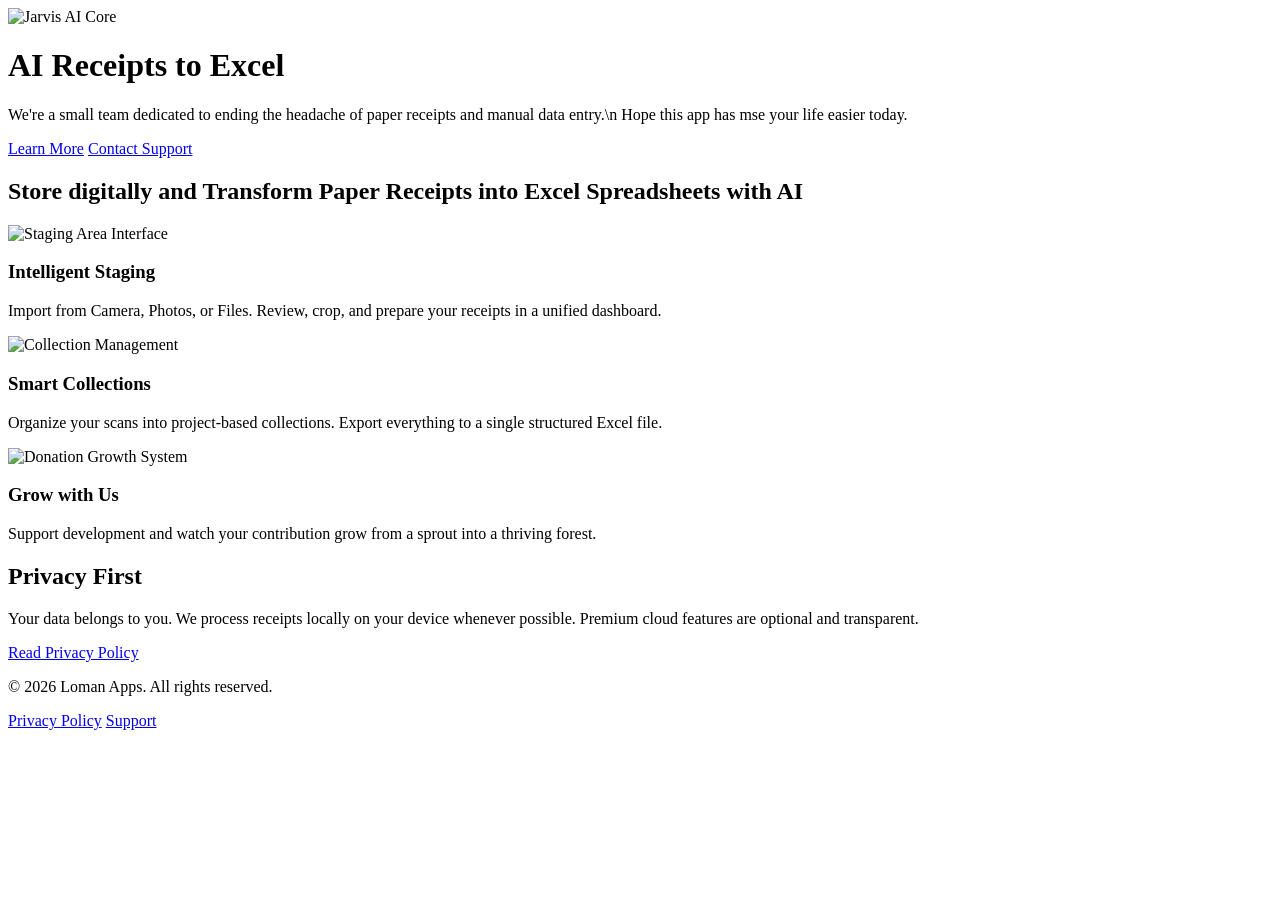
==== index.html @ 6e4b4215 "Update index.html" ====
<!DOCTYPE html>
<html lang="en">
<head>
    <meta charset="UTF-8">
    <meta name="viewport" content="width=device-width, initial-scale=1.0">
    <title>AI Receipts to Excel | Transform Paper to Data</title>
    <meta name="description" content="Turn your paper receipts into structured Excel spreadsheets instantly using AI. Powered by local intelligence and advanced cloud processing.">
    
    <!-- Open Graph / Social Media -->
    <meta property="og:title" content="AI Receipts to Excel">
    <meta property="og:description" content="Transform paper receipts into structured spreadsheets with AI.">
    <meta property="og:image" content="https://lomanApps.github.io/ai-receipts-docs/og-image.jpg">
    <meta property="og:url" content="https://lomanApps.github.io/ai-receipts-docs/">
    
    <!-- Favicon -->
    <link rel="icon" type="image/png" href="Jarvis_Icon.png">
    
    <link rel="stylesheet" href="style.css">
</head>
<body>
    <div class="bg-overlay"></div>
    
    <header class="hero">
        <div class="container">
            <div class="logo-container">
                <img src="Jarvis_Icon.png" alt="Jarvis AI Core" class="jarvis-orb">
            </div>
            <h1>AI Receipts to Excel</h1>
            <p class="tagline">We're a small team dedicated to ending the headache of paper receipts and manual data entry.\n Hope this app has mse your life easier today.</p>
            
            <div class="cta-buttons">
                <a href="#features" class="btn btn-secondary">Learn More</a>
                <a href="mailto:support@loman.io" class="btn btn-primary">Contact Support</a>
            </div>
        </div>
    </header>

    <section id="features" class="features">
        <div class="container">
            <h2>Store digitally and Transform Paper Receipts into Excel Spreadsheets with AI</h2>
            <div class="feature-grid">
                <!-- Feature 1: Core Workflow -->
                <div class="feature-card">
                    <div class="image-wrapper">
                        <img src="testMainStagingView_WithData_Visual.1.png" alt="Staging Area Interface">
                    </div>
                    <h3>Intelligent Staging</h3>
                    <p>Import from Camera, Photos, or Files. Review, crop, and prepare your receipts in a unified dashboard.</p>
                </div>

                <!-- Feature 2: Organization -->
                <div class="feature-card">
                    <div class="image-wrapper">
                        <img src="testCollectionList_WithData_Visual.1.png" alt="Collection Management">
                    </div>
                    <h3>Smart Collections</h3>
                    <p>Organize your scans into project-based collections. Export everything to a single structured Excel file.</p>
                </div>

                <!-- Feature 3: Gamification -->
                <div class="feature-card">
                    <div class="image-wrapper">
                        <img src="testDonationWall_Visual.1.png" alt="Donation Growth System">
                    </div>
                    <h3>Grow with Us</h3>
                    <p>Support development and watch your contribution grow from a sprout into a thriving forest.</p>
                </div>
            </div>
        </div>
    </section>

    <section class="privacy-section">
        <div class="container">
            <h2>Privacy First</h2>
            <p>Your data belongs to you. We process receipts locally on your device whenever possible. Premium cloud features are optional and transparent.</p>
            <a href="PRIVACY.md" class="btn btn-outline">Read Privacy Policy</a>
        </div>
    </section>

    <footer>
        <div class="container">
            <p>&copy; 2026 Loman Apps. All rights reserved.</p>
            <div class="footer-links">
                <a href="PRIVACY.md">Privacy Policy</a>
                <a href="mailto:support@loman.io">Support</a>
            </div>
        </div>
    </footer>
</body>
</html>
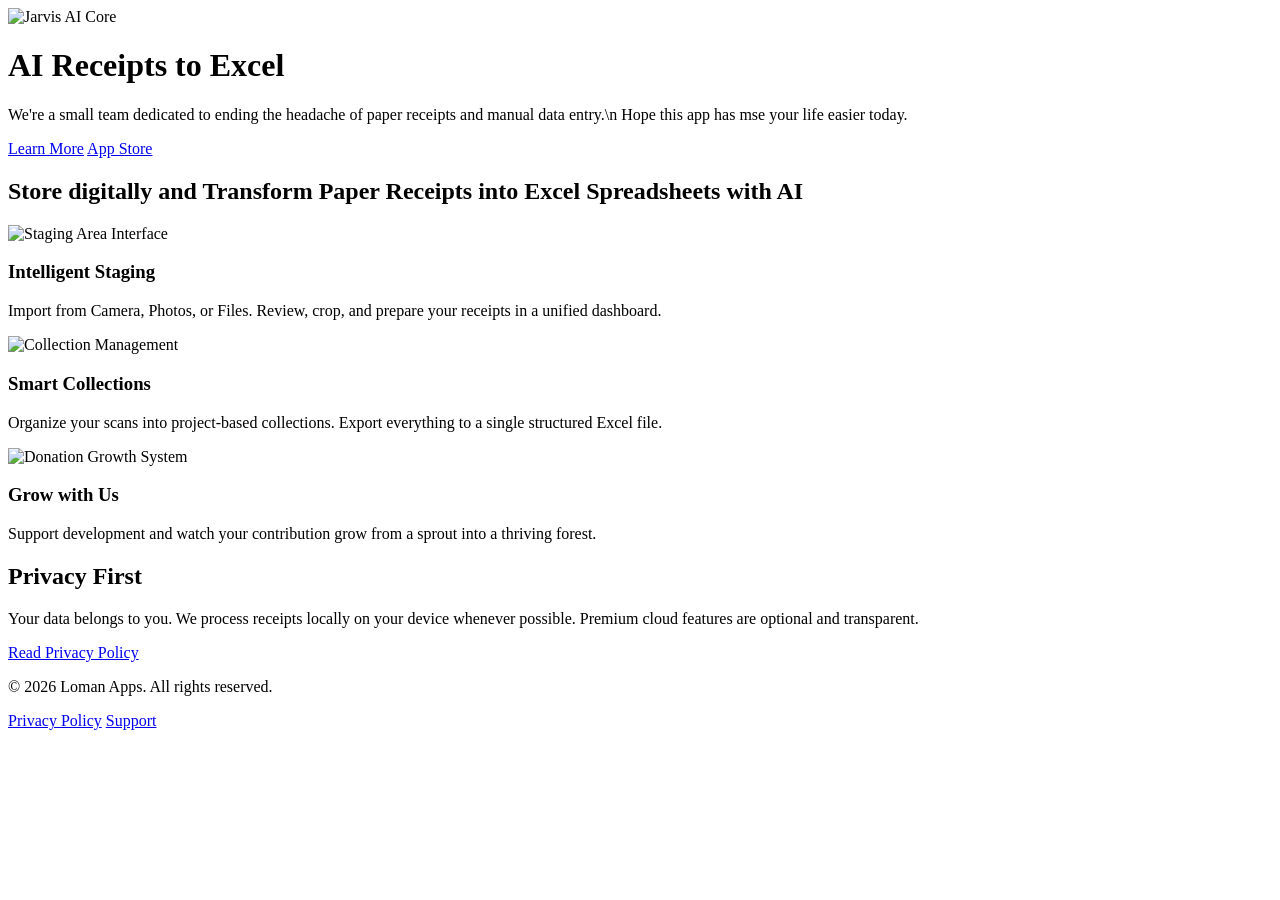
==== commit cd8e15ba: "Update index.html" ====
--- a/index.html
+++ b/index.html
@@ -30,7 +30,7 @@
             
             <div class="cta-buttons">
                 <a href="#features" class="btn btn-secondary">Learn More</a>
-                <a href="mailto:support@loman.io" class="btn btn-primary">Contact Support</a>
+                <a href="mailto:support@loman.io" class="btn btn-primary">App Store</a>
             </div>
         </div>
     </header>
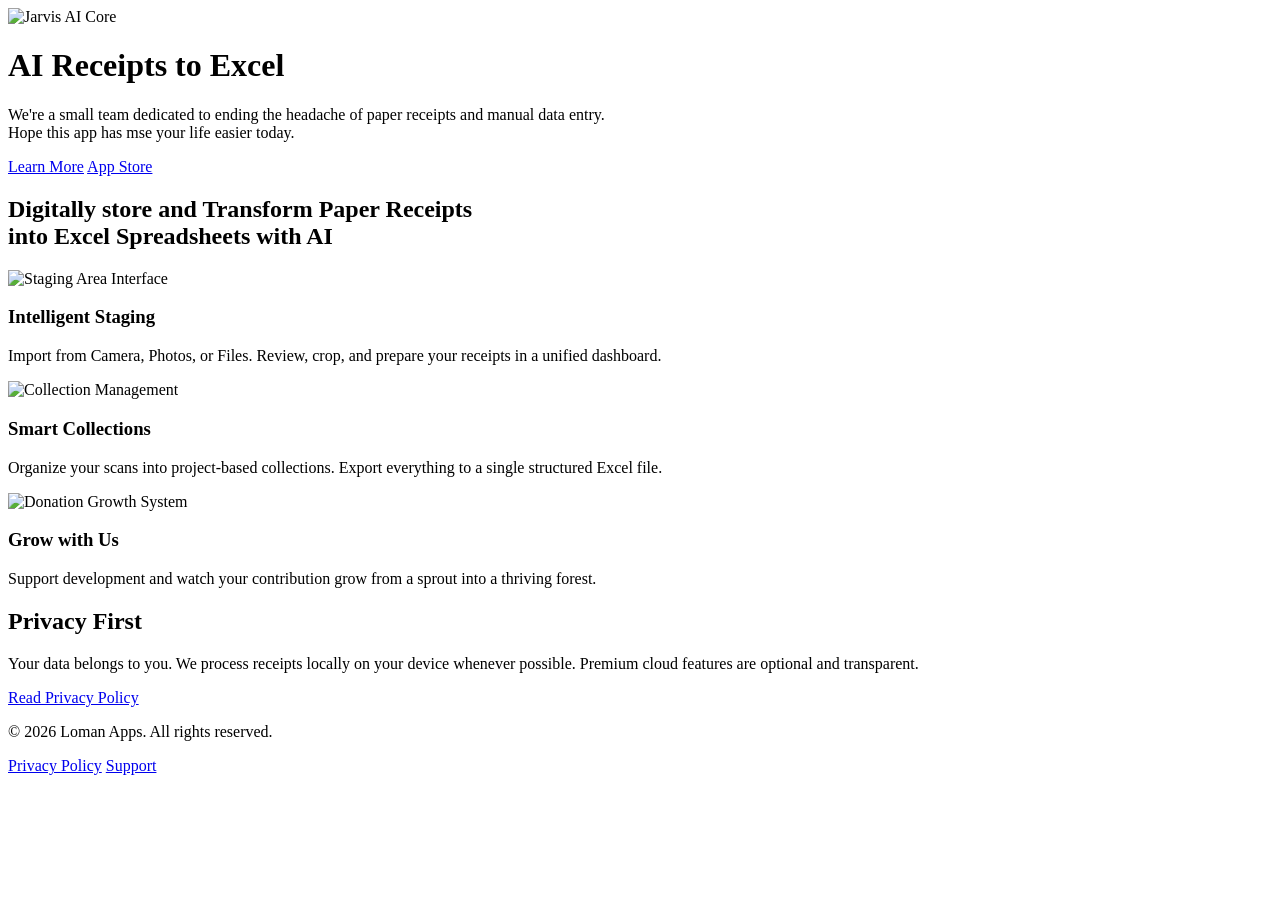
==== commit 3b8e08c1: "Update index.html" ====
--- a/index.html
+++ b/index.html
@@ -26,7 +26,7 @@
                 <img src="Jarvis_Icon.png" alt="Jarvis AI Core" class="jarvis-orb">
             </div>
             <h1>AI Receipts to Excel</h1>
-            <p class="tagline">We're a small team dedicated to ending the headache of paper receipts and manual data entry.\n Hope this app has mse your life easier today.</p>
+            <p class="tagline">We're a small team dedicated to ending the headache of paper receipts and manual data entry.<br> Hope this app has mse your life easier today.</p>
             
             <div class="cta-buttons">
                 <a href="#features" class="btn btn-secondary">Learn More</a>
@@ -37,7 +37,7 @@
 
     <section id="features" class="features">
         <div class="container">
-            <h2>Store digitally and Transform Paper Receipts into Excel Spreadsheets with AI</h2>
+            <h2>Digitally store and Transform Paper Receipts <br> into Excel Spreadsheets with AI</h2>
             <div class="feature-grid">
                 <!-- Feature 1: Core Workflow -->
                 <div class="feature-card">
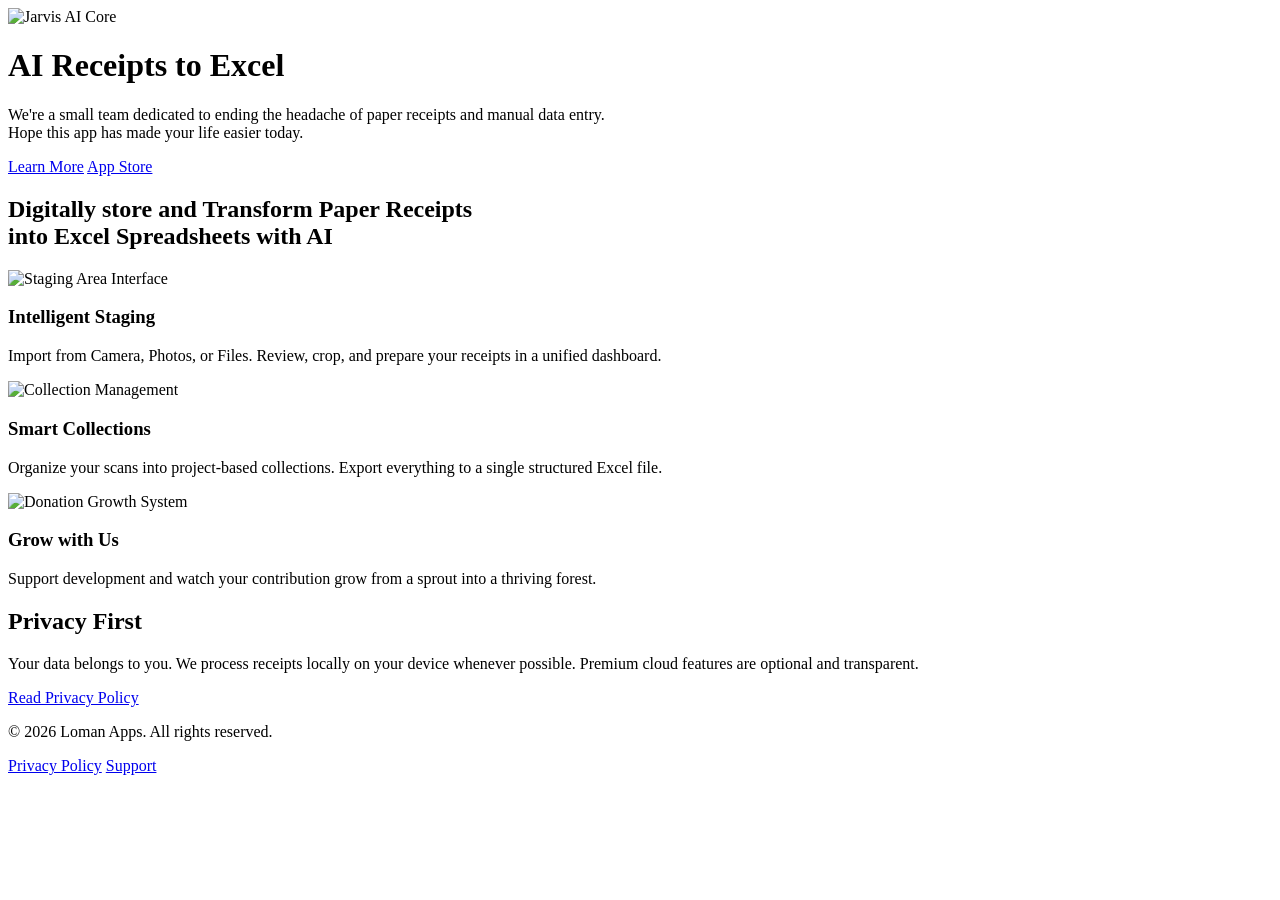
==== commit e97a76ad: "Update index.html" ====
--- a/index.html
+++ b/index.html
@@ -26,7 +26,7 @@
                 <img src="Jarvis_Icon.png" alt="Jarvis AI Core" class="jarvis-orb">
             </div>
             <h1>AI Receipts to Excel</h1>
-            <p class="tagline">We're a small team dedicated to ending the headache of paper receipts and manual data entry.<br> Hope this app has mse your life easier today.</p>
+            <p class="tagline">We're a small team dedicated to ending the headache of paper receipts and manual data entry.<br> Hope this app has made your life easier today.</p>
             
             <div class="cta-buttons">
                 <a href="#features" class="btn btn-secondary">Learn More</a>
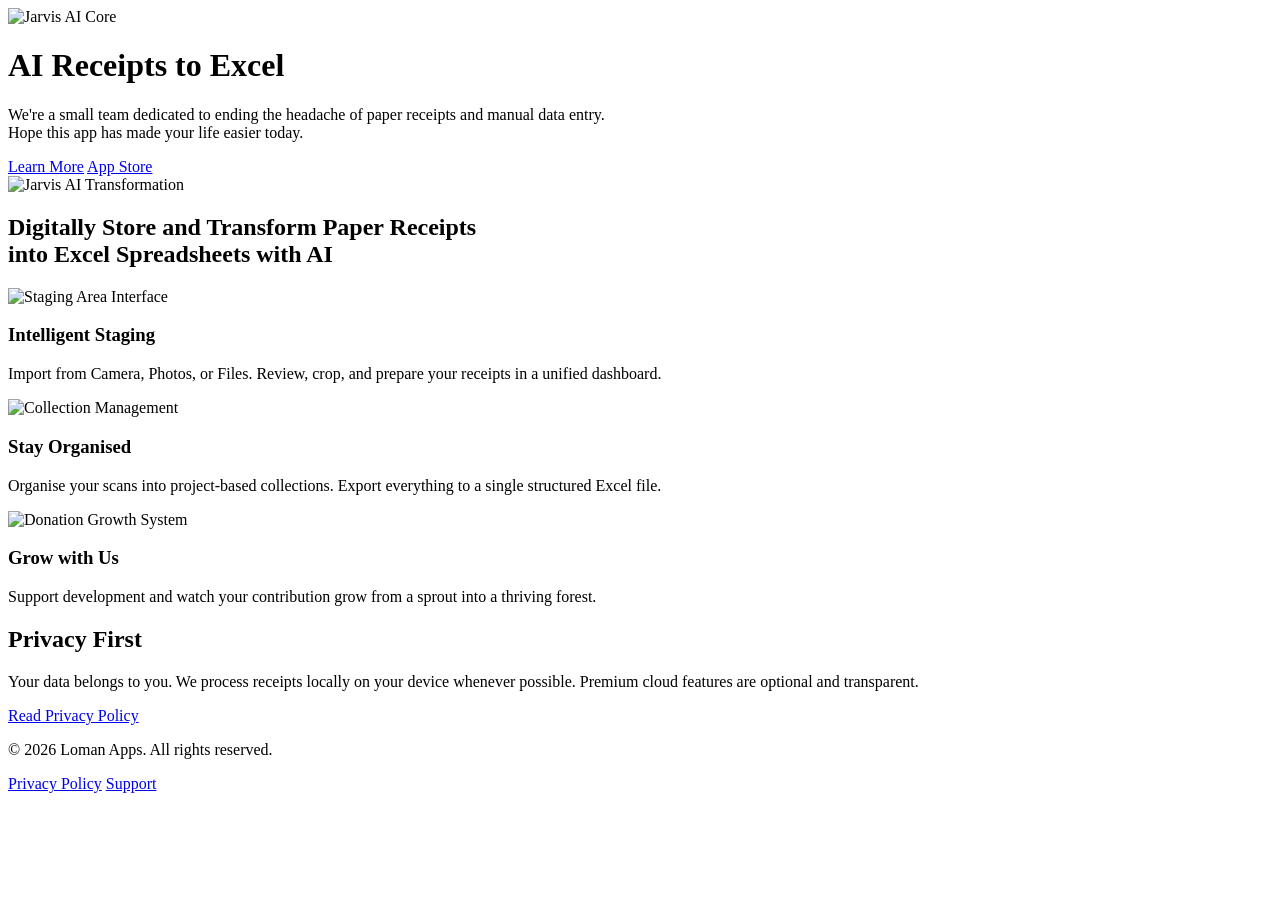
==== commit f800682a: "Update index.html" ====
--- a/index.html
+++ b/index.html
@@ -35,9 +35,17 @@
         </div>
     </header>
 
+    <section class="transformation-reveal">
+        <div class="container">
+            <div class="visual-reveal">
+                <img src="og-image.jpg" alt="Jarvis AI Transformation" class="hero-graphic">
+            </div>
+        </div>
+    </section>
+
     <section id="features" class="features">
         <div class="container">
-            <h2>Digitally store and Transform Paper Receipts <br> into Excel Spreadsheets with AI</h2>
+            <h2>Digitally Store and Transform Paper Receipts <br> into Excel Spreadsheets with AI</h2>
             <div class="feature-grid">
                 <!-- Feature 1: Core Workflow -->
                 <div class="feature-card">
@@ -53,8 +61,8 @@
                     <div class="image-wrapper">
                         <img src="testCollectionList_WithData_Visual.1.png" alt="Collection Management">
                     </div>
-                    <h3>Smart Collections</h3>
-                    <p>Organize your scans into project-based collections. Export everything to a single structured Excel file.</p>
+                    <h3>Stay Organised</h3>
+                    <p>Organise your scans into project-based collections. Export everything to a single structured Excel file.</p>
                 </div>
 
                 <!-- Feature 3: Gamification -->
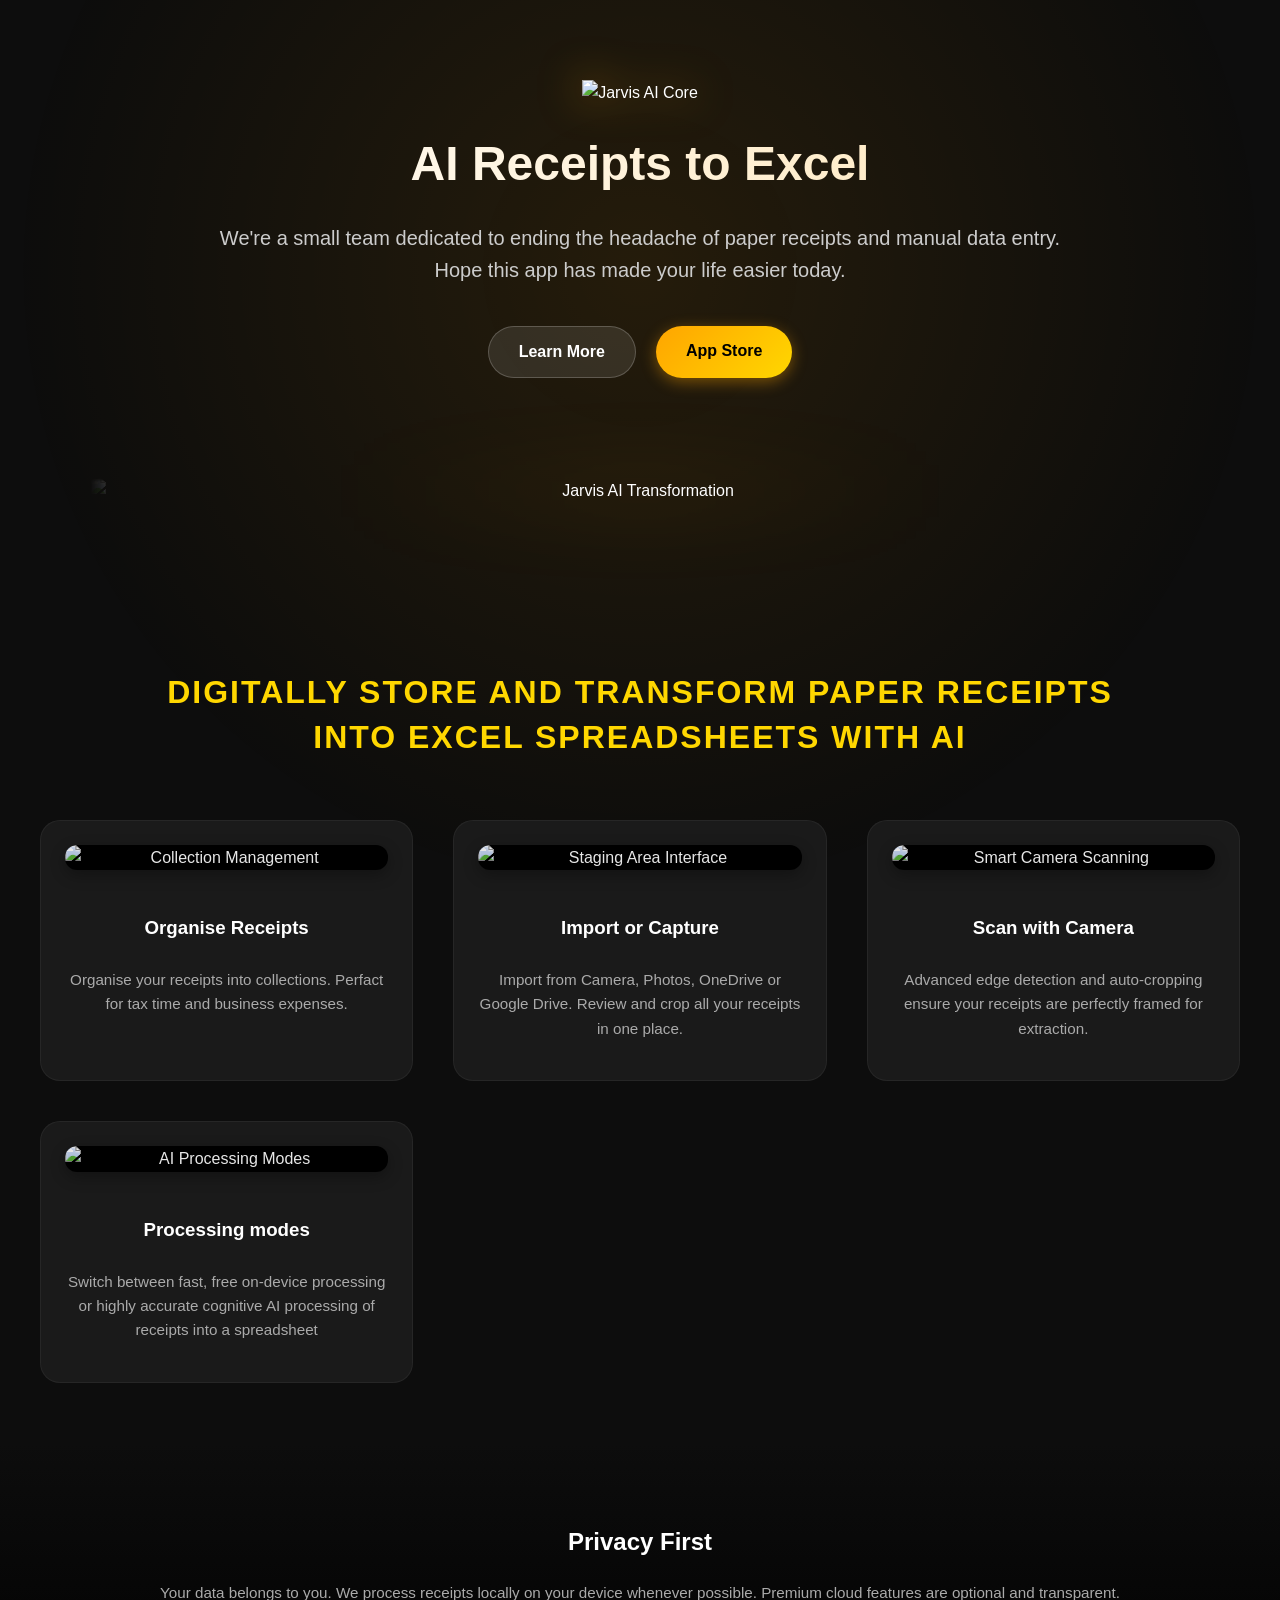
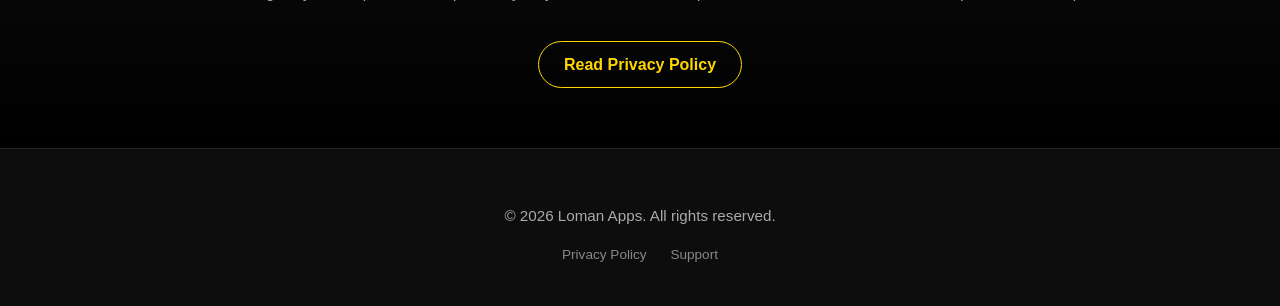
==== commit 5bc29187: "Update index.html" ====
--- a/index.html
+++ b/index.html
@@ -47,31 +47,40 @@
         <div class="container">
             <h2>Digitally Store and Transform Paper Receipts <br> into Excel Spreadsheets with AI</h2>
             <div class="feature-grid">
-                <!-- Feature 1: Core Workflow -->
+                <!-- Feature 1: Organization -->
                 <div class="feature-card">
                     <div class="image-wrapper">
-                        <img src="testMainStagingView_WithData_Visual.1.png" alt="Staging Area Interface">
+                        <img src="Pic_Collections.jpg" alt="Collection Management">
                     </div>
-                    <h3>Intelligent Staging</h3>
-                    <p>Import from Camera, Photos, or Files. Review, crop, and prepare your receipts in a unified dashboard.</p>
+                    <h3>Organise Receipts</h3>
+                    <p>Organise your receipts into collections. Perfact for tax time and business expenses.</p>
                 </div>
 
-                <!-- Feature 2: Organization -->
+                <!-- Feature 2: Staging -->
                 <div class="feature-card">
                     <div class="image-wrapper">
-                        <img src="testCollectionList_WithData_Visual.1.png" alt="Collection Management">
+                        <img src="Pic_Staging.jpg" alt="Staging Area Interface">
                     </div>
-                    <h3>Stay Organised</h3>
-                    <p>Organise your scans into project-based collections. Export everything to a single structured Excel file.</p>
+                    <h3>Import or Capture</h3>
+                    <p>Import from Camera, Photos, OneDrive or Google Drive. Review and crop all your receipts in one place.</p>
                 </div>
 
-                <!-- Feature 3: Gamification -->
+                <!-- Feature 3: Scanning -->
                 <div class="feature-card">
                     <div class="image-wrapper">
-                        <img src="testDonationWall_Visual.1.png" alt="Donation Growth System">
+                        <img src="Pic_CameraScan.jpg" alt="Smart Camera Scanning">
                     </div>
-                    <h3>Grow with Us</h3>
-                    <p>Support development and watch your contribution grow from a sprout into a thriving forest.</p>
+                    <h3>Scan with Camera</h3>
+                    <p>Advanced edge detection and auto-cropping ensure your receipts are perfectly framed for extraction.</p>
+                </div>
+
+                <!-- Feature 4: AI Modes -->
+                <div class="feature-card">
+                    <div class="image-wrapper">
+                        <img src="OnboardPage2.jpg" alt="AI Processing Modes">
+                    </div>
+                    <h3>Processing modes</h3>
+                    <p>Switch between fast, free on-device processing or highly accurate cognitive AI processing of receipts into a spreadsheet</p>
                 </div>
             </div>
         </div>
--- a/style.css
+++ b/style.css
@@ -0,0 +1,346 @@
+:root {
+    --bg-color: #0d0d0d;
+    --text-color: #ffffff;
+    --accent-gold: #FFD700;
+    --accent-orange: #FFA500;
+    --card-bg: #1a1a1a;
+    --font-stack: -apple-system, BlinkMacSystemFont, "Segoe UI", Roboto, Oxygen-Sans, Ubuntu, Cantarell, "Helvetica Neue", sans-serif;
+}
+
+body {
+    background-color: var(--bg-color);
+    color: var(--text-color);
+    font-family: var(--font-stack);
+    margin: 0;
+    line-height: 1.6;
+    overflow-x: hidden;
+}
+
+.bg-overlay {
+    position: fixed;
+    top: 0;
+    left: 0;
+    width: 100%;
+    height: 100%;
+    background: radial-gradient(circle at 50% 30%, rgba(255, 165, 0, 0.1) 0%, rgba(0, 0, 0, 0) 70%);
+    z-index: -1;
+    pointer-events: none;
+}
+
+.container {
+    max-width: 1200px;
+    margin: 0 auto;
+    padding: 0 24px;
+    text-align: center;
+}
+
+/* Hero Section */
+.hero {
+    padding: 80px 0 40px;
+}
+
+.jarvis-orb {
+    width: 180px;
+    height: 180px;
+    margin-bottom: 20px;
+    filter: drop-shadow(0 0 20px rgba(255, 165, 0, 0.6));
+    animation: float 6s ease-in-out infinite;
+}
+
+@keyframes float {
+    0%, 100% { transform: translateY(0); }
+    50% { transform: translateY(-10px); }
+}
+
+h1 {
+    font-size: 3rem;
+    margin: 0;
+    background: linear-gradient(to right, #ffffff, #ffe5b4);
+    -webkit-background-clip: text;
+    -webkit-text-fill-color: transparent;
+}
+
+.tagline {
+    font-size: 1.25rem;
+    color: #cccccc;
+    margin-bottom: 40px;
+    font-weight: 300;
+}
+
+.cta-buttons {
+    display: flex;
+    justify-content: center;
+    gap: 20px;
+    margin-bottom: 60px;
+}
+
+.btn {
+    text-decoration: none;
+    padding: 12px 30px;
+    border-radius: 30px;
+    font-weight: 600;
+    transition: all 0.3s ease;
+}
+
+.btn-primary {
+    background: linear-gradient(135deg, var(--accent-orange), var(--accent-gold));
+    color: #000;
+    box-shadow: 0 4px 15px rgba(255, 165, 0, 0.4);
+}
+
+.btn-primary:hover {
+    transform: translateY(-2px);
+    box-shadow: 0 6px 20px rgba(255, 165, 0, 0.6);
+}
+
+.btn-secondary {
+    background: rgba(255, 255, 255, 0.1);
+    color: #fff;
+    border: 1px solid rgba(255, 255, 255, 0.2);
+}
+
+.btn-secondary:hover {
+    background: rgba(255, 255, 255, 0.2);
+}
+
+/* Features Grid */
+.features {
+    padding: 60px 0;
+}
+
+.transformation-reveal {
+    padding: 0 0 80px;
+    background: transparent; /* Removed linear gradient to eliminate the 'distinct line' */
+}
+
+.visual-reveal {
+    width: 100%;
+    max-width: 1100px;
+    margin: 0 auto;
+    position: relative;
+}
+
+/* Add a soft glow behind the graphic to give it depth */
+.visual-reveal::before {
+    content: '';
+    position: absolute;
+    top: 50%;
+    left: 50%;
+    transform: translate(-50%, -50%);
+    width: 80%;
+    height: 80%;
+    background: radial-gradient(circle, rgba(255, 165, 0, 0.15) 0%, transparent 70%);
+    filter: blur(40px);
+    z-index: -1;
+}
+
+.hero-graphic {
+    width: 100%;
+    height: auto;
+    display: block;
+    /* Blend the image edges into the background using a mask */
+    -webkit-mask-image: linear-gradient(to bottom, 
+        transparent 0%, 
+        black 15%, 
+        black 85%, 
+        transparent 100%
+    ), linear-gradient(to right, 
+        transparent 0%, 
+        black 10%, 
+        black 90%, 
+        transparent 100%
+    );
+    mask-image: linear-gradient(to bottom, 
+        transparent 0%, 
+        black 15%, 
+        black 85%, 
+        transparent 100%
+    ), linear-gradient(to right, 
+        transparent 0%, 
+        black 10%, 
+        black 90%, 
+        transparent 100%
+    );
+    -webkit-mask-composite: source-in;
+    mask-composite: intersect;
+}
+
+.features h2 {
+    font-size: 2rem;
+    margin-bottom: 60px;
+    color: var(--accent-gold);
+    text-transform: uppercase;
+    letter-spacing: 2px;
+    line-height: 1.4;
+}
+
+.feature-grid {
+    display: grid;
+    grid-template-columns: repeat(auto-fit, minmax(280px, 1fr));
+    gap: 40px;
+    justify-content: center;
+    align-items: stretch;
+}
+
+.feature-card {
+    background: var(--card-bg);
+    border-radius: 20px;
+    padding: 24px;
+    border: 1px solid rgba(255, 255, 255, 0.05);
+    transition: all 0.3s ease;
+    display: flex;
+    flex-direction: column;
+}
+
+.feature-card:hover {
+    transform: translateY(-8px);
+    border-color: rgba(255, 215, 0, 0.3);
+    box-shadow: 0 10px 30px rgba(0,0,0,0.5);
+}
+
+.image-wrapper {
+    width: 100%;
+    border-radius: 12px;
+    margin-bottom: 24px;
+    background: #000;
+    box-shadow: 0 5px 15px rgba(0,0,0,0.3);
+}
+
+.image-wrapper img {
+    width: 100%;
+    height: auto;
+    display: block;
+    opacity: 0.9;
+    transition: opacity 0.3s ease;
+    border-radius: 12px;
+}
+
+.feature-card:hover img {
+    opacity: 1;
+}
+
+h3 {
+    color: var(--text-color);
+    margin-bottom: 10px;
+}
+
+p {
+    color: #aaaaaa;
+    font-size: 0.95rem;
+}
+
+/* Privacy & Footer */
+.privacy-section {
+    padding: 60px 0;
+    background: linear-gradient(to top, #000000, var(--bg-color));
+}
+
+.btn-outline {
+    display: inline-block;
+    margin-top: 20px;
+    padding: 10px 25px;
+    border: 1px solid var(--accent-gold);
+    color: var(--accent-gold);
+    border-radius: 25px;
+    text-decoration: none;
+    transition: all 0.3s ease;
+}
+
+.btn-outline:hover {
+    background: var(--accent-gold);
+    color: #000;
+}
+
+footer {
+    padding: 40px 0;
+    border-top: 1px solid rgba(255, 255, 255, 0.1);
+    font-size: 0.85rem;
+    color: #666;
+}
+
+.footer-links {
+    margin-top: 10px;
+}
+
+.footer-links a {
+    color: #888;
+    margin: 0 10px;
+    text-decoration: none;
+}
+
+.footer-links a:hover {
+    color: var(--accent-gold);
+}
+
+/* Responsive */
+@media (max-width: 768px) {
+    .container {
+        padding: 0 16px;
+    }
+
+    .hero {
+        padding: 40px 0 20px;
+    }
+
+    .jarvis-orb {
+        width: 140px;
+        height: 140px;
+        margin-bottom: 16px;
+    }
+
+    h1 {
+        font-size: 2rem; /* Scaled down from 3rem */
+        line-height: 1.2;
+    }
+
+    .tagline {
+        font-size: 1rem; /* Scaled down from 1.25rem */
+        margin-bottom: 30px;
+    }
+
+    .cta-buttons {
+        flex-direction: column;
+        gap: 16px;
+        margin-bottom: 40px;
+    }
+
+    .btn {
+        width: 100%;
+        box-sizing: border-box;
+    }
+
+    /* Transformation Reveal on Mobile */
+    .transformation-reveal {
+        padding: 0 0 40px;
+    }
+    
+    .visual-reveal {
+        border-radius: 12px;
+    }
+
+    /* Feature Grid Mobile Optimization */
+    .features {
+        padding: 40px 0;
+    }
+
+    .features h2 {
+        font-size: 1rem; /* Matched to tagline size */
+        letter-spacing: 1px;
+        margin-bottom: 30px;
+        text-transform: none; /* Optional: Makes it feel more like the tagline style */
+    }
+
+    /* Hide breaks in headings on mobile */
+    .features h2 br {
+        display: none;
+    }
+
+    .feature-grid {
+        grid-template-columns: 1fr; /* Single column on mobile */
+        gap: 24px;
+    }
+    
+    .feature-card {
+        padding: 20px;
+    }
+}
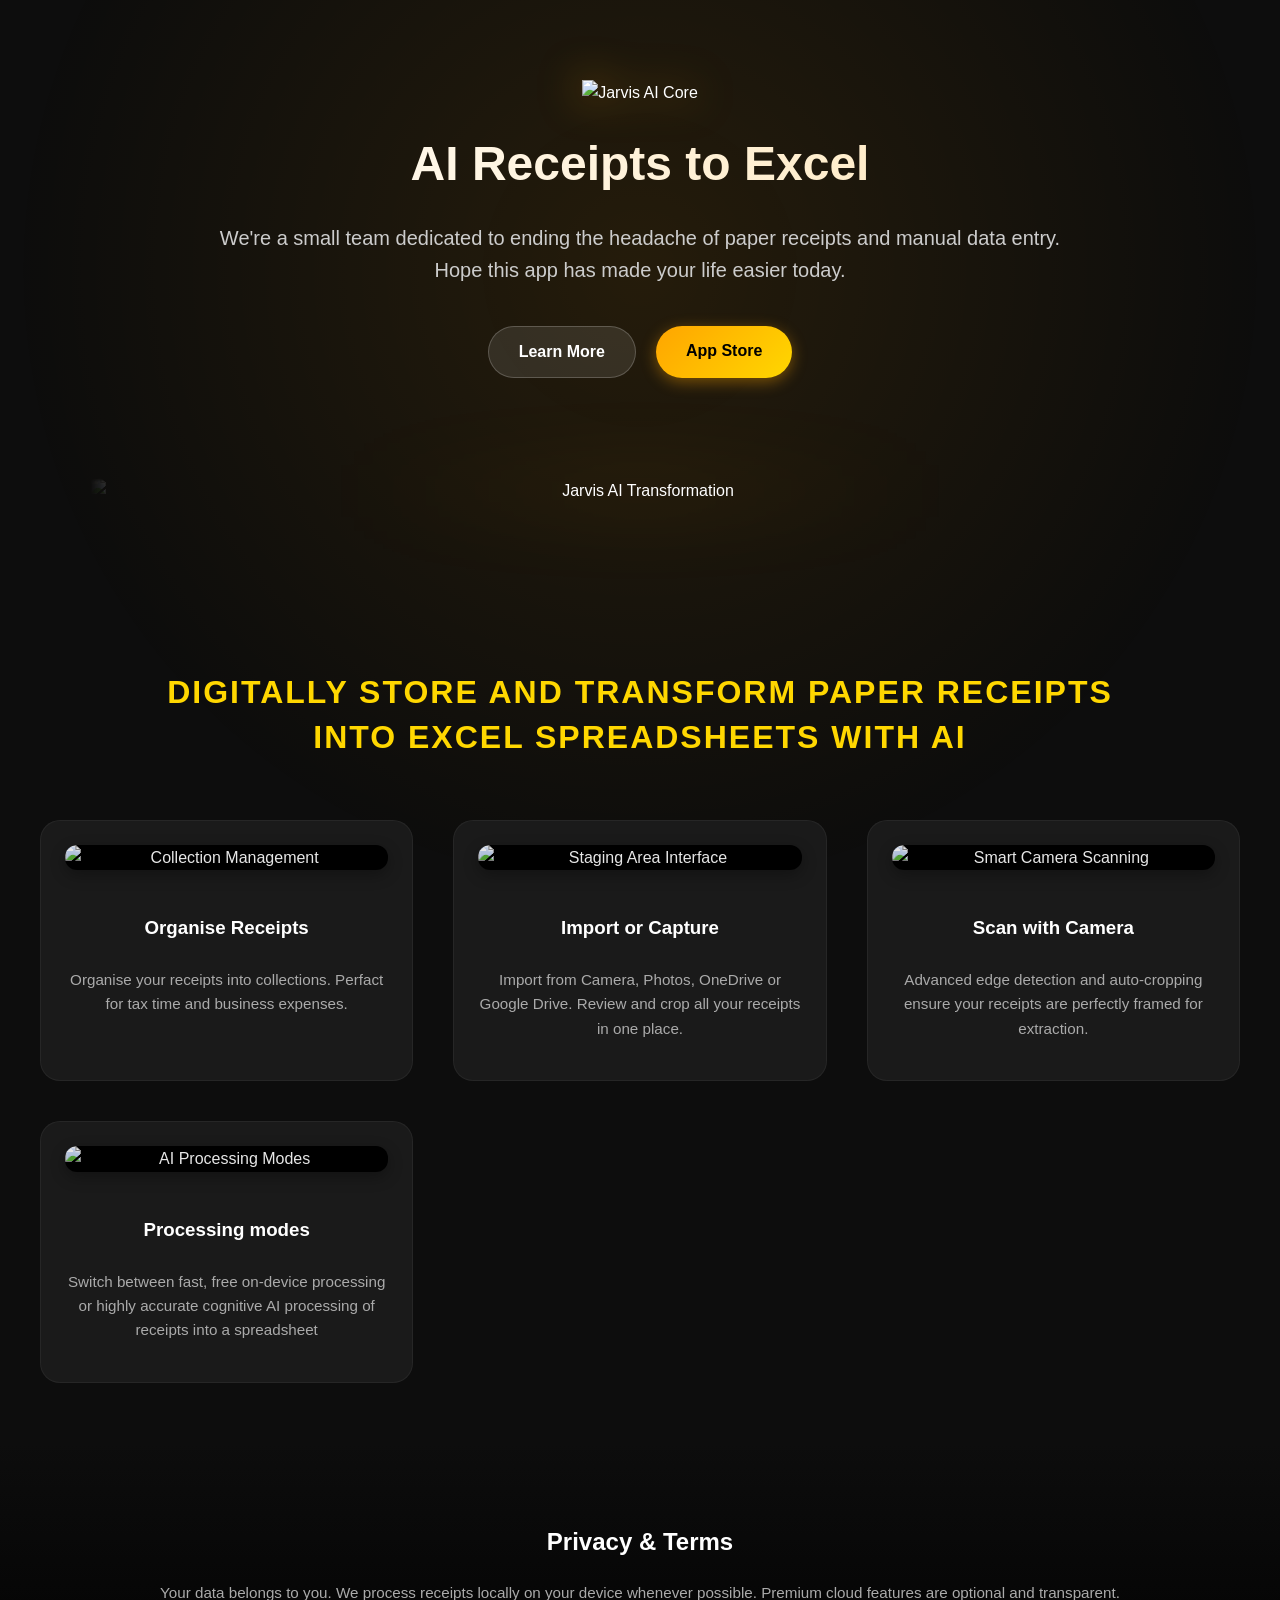
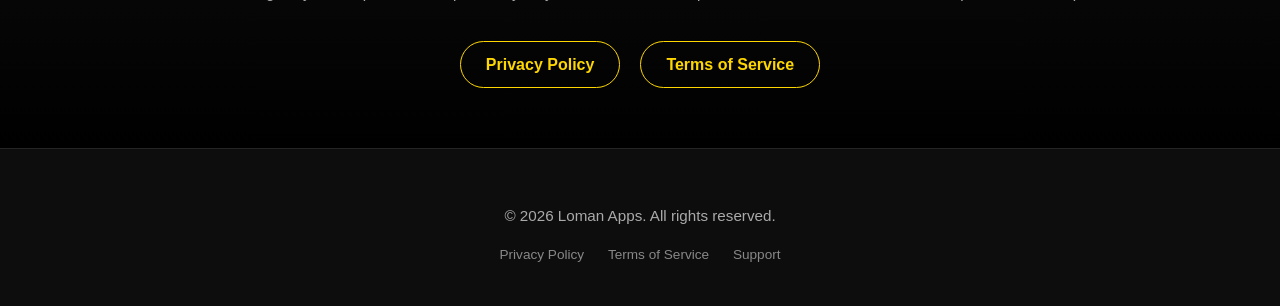
==== commit e89c3daa: "Add files via upload" ====
--- a/index.html
+++ b/index.html
@@ -88,9 +88,12 @@
 
     <section class="privacy-section">
         <div class="container">
-            <h2>Privacy First</h2>
+            <h2>Privacy & Terms</h2>
             <p>Your data belongs to you. We process receipts locally on your device whenever possible. Premium cloud features are optional and transparent.</p>
-            <a href="PRIVACY.md" class="btn btn-outline">Read Privacy Policy</a>
+            <div class="cta-buttons" style="margin-bottom: 0;">
+                <a href="PRIVACY.md" class="btn btn-outline">Privacy Policy</a>
+                <a href="TERMS.md" class="btn btn-outline">Terms of Service</a>
+            </div>
         </div>
     </section>
 
@@ -99,6 +102,7 @@
             <p>&copy; 2026 Loman Apps. All rights reserved.</p>
             <div class="footer-links">
                 <a href="PRIVACY.md">Privacy Policy</a>
+                <a href="TERMS.md">Terms of Service</a>
                 <a href="mailto:support@loman.io">Support</a>
             </div>
         </div>
